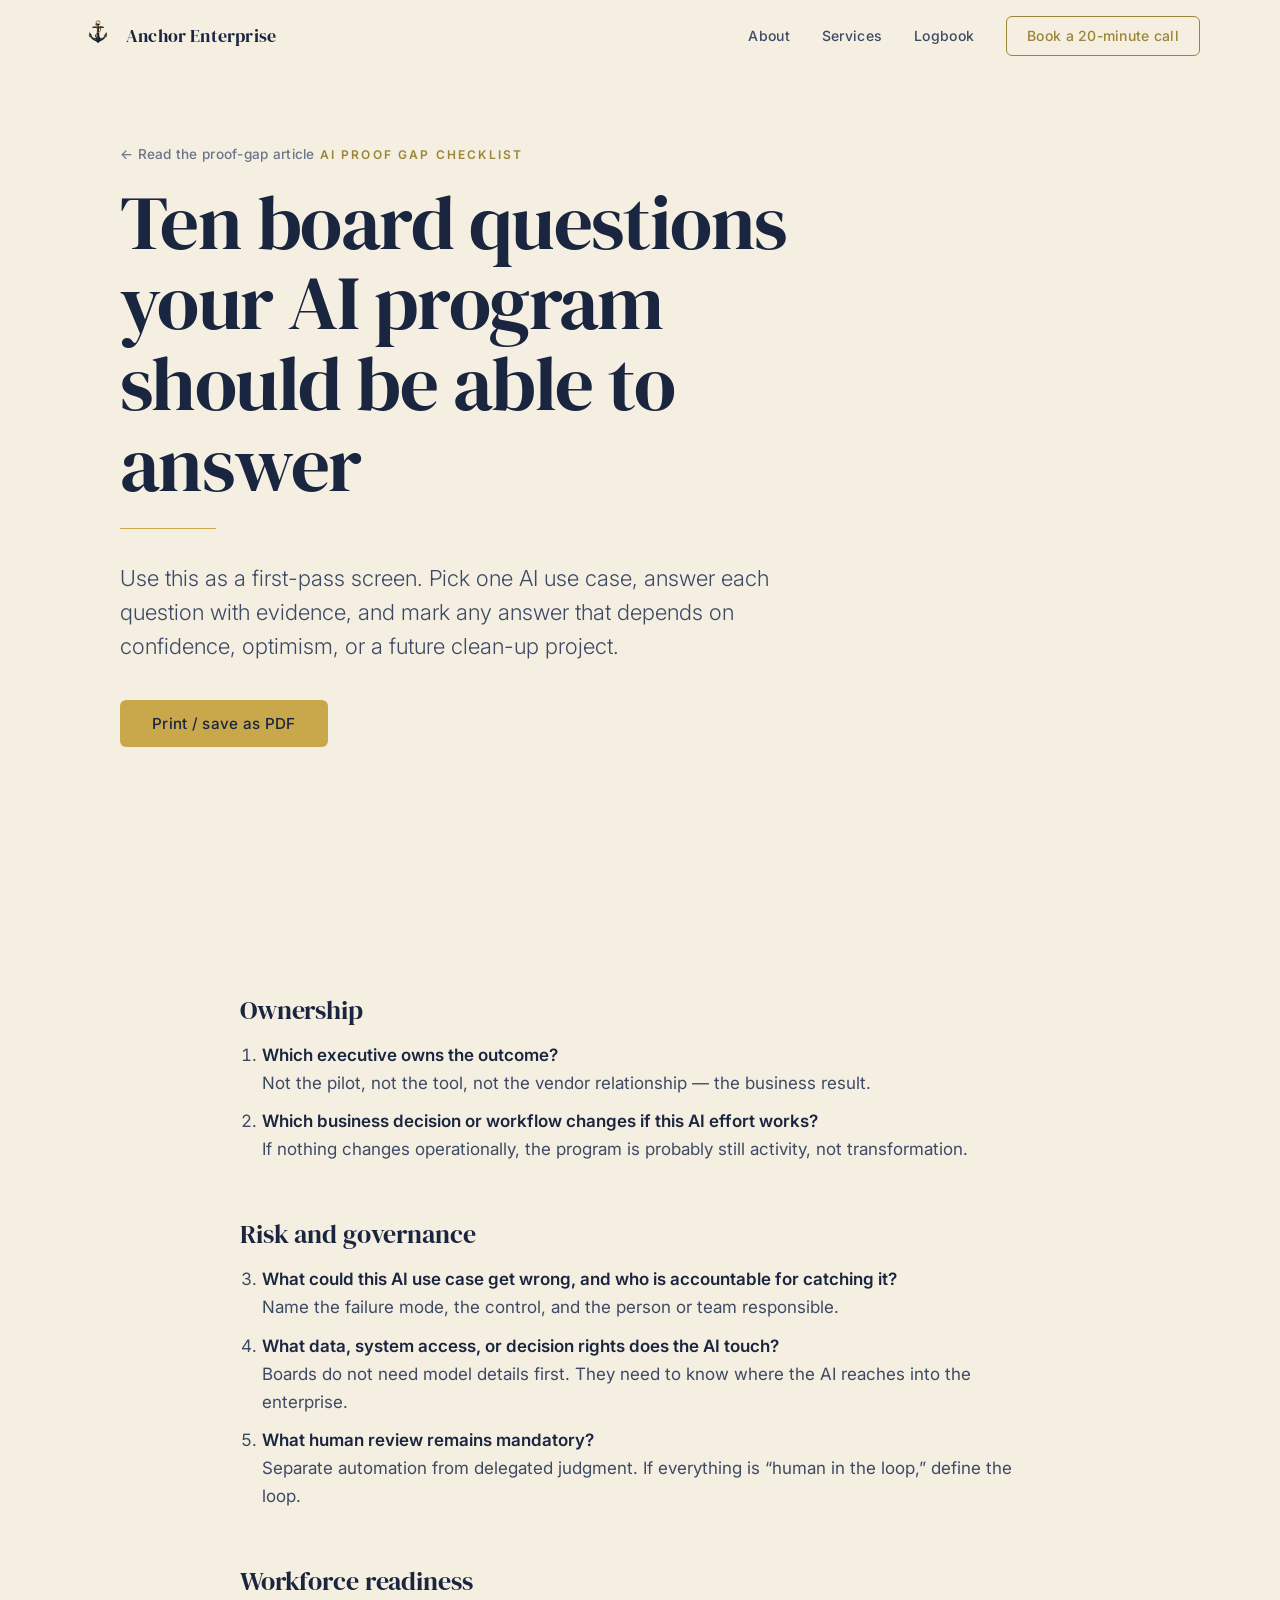
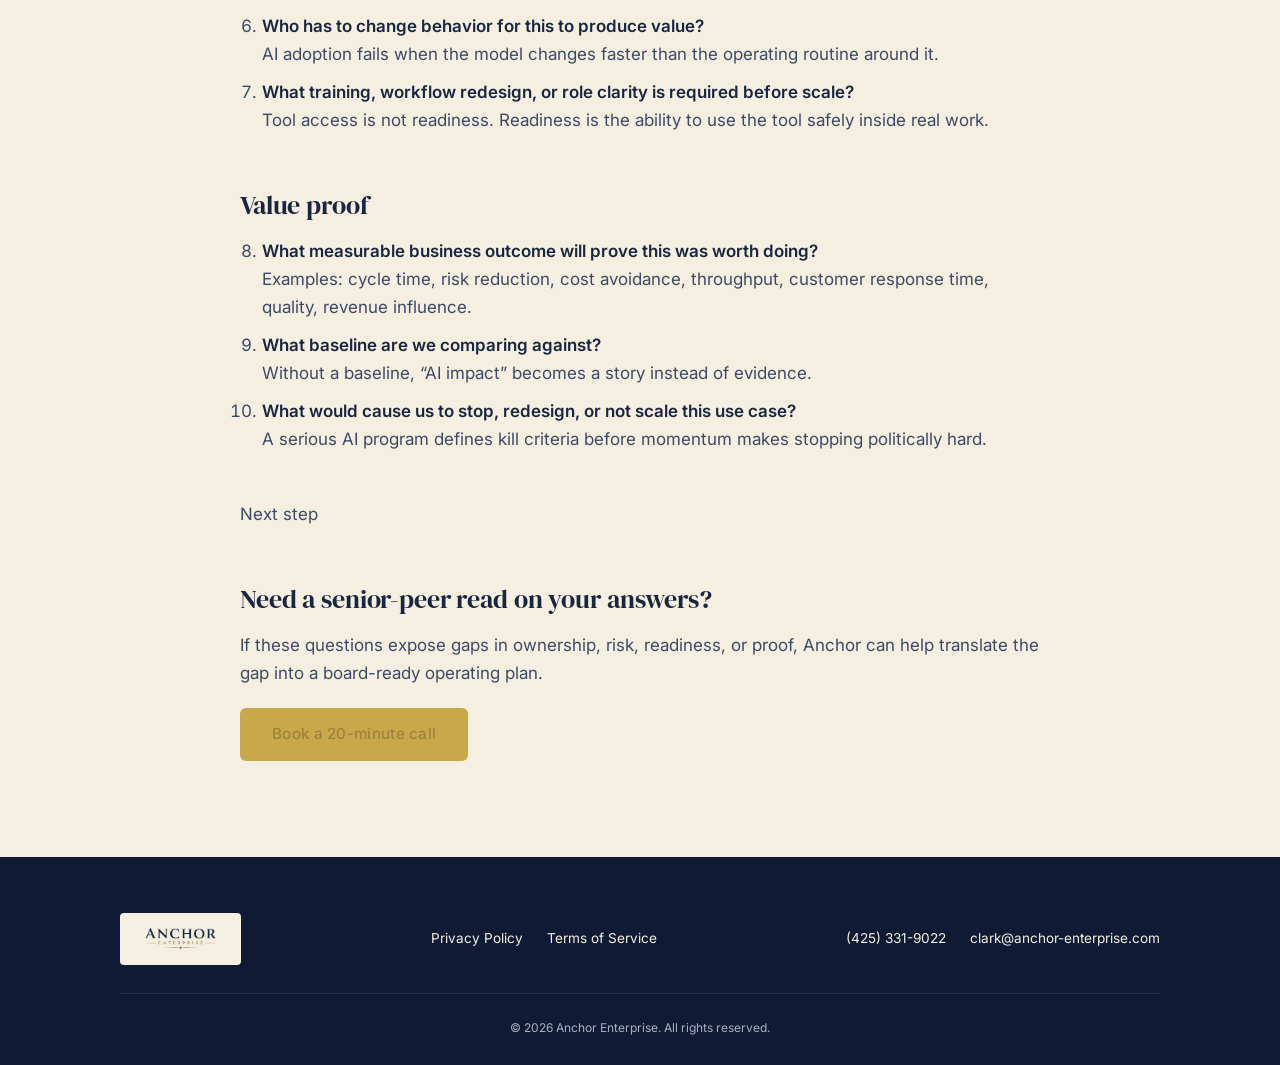
==== ai-proof-gap-checklist-download.html @ 643ade71 "fix: deliver proof gap checklist immediately" ====
<!DOCTYPE html>
<html lang="en">
<head>
    <meta charset="UTF-8">
    <meta name="viewport" content="width=device-width, initial-scale=1.0">
    <title>AI Proof Gap Checklist — Anchor Enterprise</title>
    <meta name="description" content="Ten board-level questions for testing whether an AI program can prove ownership, risk, readiness, and business value.">
    <meta name="robots" content="noindex, nofollow">
    <link rel="icon" type="image/png" href="assets/anchor-mark.png">
    <link rel="apple-touch-icon" href="assets/anchor-mark.png">
    <link rel="preconnect" href="https://fonts.googleapis.com">
    <link rel="preconnect" href="https://fonts.gstatic.com" crossorigin>
    <link href="https://fonts.googleapis.com/css2?family=DM+Serif+Display&family=Inter:wght@300;400;500;600&display=swap" rel="stylesheet">
    <link rel="stylesheet" href="styles.css">
    <!-- Google tag (gtag.js) -->
    <script async src="https://www.googletagmanager.com/gtag/js?id=G-DP552GE7VP"></script>
    <script>
      window.dataLayer = window.dataLayer || [];
      function gtag(){dataLayer.push(arguments);}
      gtag('js', new Date());
      gtag('config', 'G-DP552GE7VP');
    </script>
</head>
<body>
    <nav class="nav scrolled" id="nav">
        <div class="nav-inner">
            <a href="index.html" class="nav-logo" aria-label="Anchor Enterprise home">
                <img src="assets/anchor-mark.png" alt="" class="nav-logo-mark">
                <span class="nav-logo-text">Anchor Enterprise</span>
            </a>
            <div class="nav-links">
                <a href="index.html#about">About</a>
                <a href="index.html#services">Services</a>
                <a href="logbook.html">Logbook</a>
                <a href="https://calendar.app.google/hUtfPcRYZ8Zdm6JH6" target="_blank" rel="noopener" class="nav-cta" data-track-event="book_call_click" data-track-prop-cta="nav">Book a 20-minute call</a>
            </div>
        </div>
    </nav>

    <main class="lead-magnet-page">
        <section class="section lead-magnet-hero">
            <div class="container">
                <div class="lead-magnet-copy reveal visible" style="max-width: 880px;">
                    <a href="logbook/ai-proof-gap.html" class="back-link">&larr; Read the proof-gap article</a>
                    <span class="hero-eyebrow">AI Proof Gap Checklist</span>
                    <h1 class="hero-title">Ten board questions your AI program should be able to answer</h1>
                    <hr class="rule">
                    <p class="hero-sub">Use this as a first-pass screen. Pick one AI use case, answer each question with evidence, and mark any answer that depends on confidence, optimism, or a future clean-up project.</p>
                    <p><button class="btn btn-primary" onclick="window.print()" data-track-event="checklist_print_click" data-track-prop-form="ai-proof-gap-checklist">Print / save as PDF</button></p>
                </div>
            </div>
        </section>

        <section class="section">
            <div class="container article-body" style="max-width: 880px;">
                <h2>Ownership</h2>
                <ol>
                    <li><strong>Which executive owns the outcome?</strong><br>Not the pilot, not the tool, not the vendor relationship — the business result.</li>
                    <li><strong>Which business decision or workflow changes if this AI effort works?</strong><br>If nothing changes operationally, the program is probably still activity, not transformation.</li>
                </ol>

                <h2>Risk and governance</h2>
                <ol start="3">
                    <li><strong>What could this AI use case get wrong, and who is accountable for catching it?</strong><br>Name the failure mode, the control, and the person or team responsible.</li>
                    <li><strong>What data, system access, or decision rights does the AI touch?</strong><br>Boards do not need model details first. They need to know where the AI reaches into the enterprise.</li>
                    <li><strong>What human review remains mandatory?</strong><br>Separate automation from delegated judgment. If everything is “human in the loop,” define the loop.</li>
                </ol>

                <h2>Workforce readiness</h2>
                <ol start="6">
                    <li><strong>Who has to change behavior for this to produce value?</strong><br>AI adoption fails when the model changes faster than the operating routine around it.</li>
                    <li><strong>What training, workflow redesign, or role clarity is required before scale?</strong><br>Tool access is not readiness. Readiness is the ability to use the tool safely inside real work.</li>
                </ol>

                <h2>Value proof</h2>
                <ol start="8">
                    <li><strong>What measurable business outcome will prove this was worth doing?</strong><br>Examples: cycle time, risk reduction, cost avoidance, throughput, customer response time, quality, revenue influence.</li>
                    <li><strong>What baseline are we comparing against?</strong><br>Without a baseline, “AI impact” becomes a story instead of evidence.</li>
                    <li><strong>What would cause us to stop, redesign, or not scale this use case?</strong><br>A serious AI program defines kill criteria before momentum makes stopping politically hard.</li>
                </ol>

                <div class="cta-section" style="margin-top: 3rem;">
                    <span class="cta-eyebrow">Next step</span>
                    <h2>Need a senior-peer read on your answers?</h2>
                    <p>If these questions expose gaps in ownership, risk, readiness, or proof, Anchor can help translate the gap into a board-ready operating plan.</p>
                    <a href="https://calendar.app.google/hUtfPcRYZ8Zdm6JH6" target="_blank" rel="noopener" class="btn btn-primary" data-track-event="book_call_click" data-track-prop-cta="checklist_download">Book a 20-minute call</a>
                </div>
            </div>
        </section>
    </main>

    <footer class="footer">
        <div class="container">
            <div class="footer-inner">
                <div class="footer-brand">
                    <img src="assets/anchor-wordmark-tight.png" alt="Anchor Enterprise">
                </div>
                <div class="footer-links">
                    <a href="privacy.html">Privacy Policy</a>
                    <a href="terms.html">Terms of Service</a>
                </div>
                <div class="footer-contact">
                    <a href="tel:+142****9022" data-track-event="phone_click" data-track-prop-cta="footer">(425) 331-9022</a>
                    <a href="mailto:clark@anchor-enterprise.com" data-track-event="email_click" data-track-prop-cta="footer">clark@anchor-enterprise.com</a>
                </div>
            </div>
            <div class="footer-bottom">
                <p>&copy; 2026 Anchor Enterprise. All rights reserved.</p>
            </div>
        </div>
    </footer>

    <script src="main.js"></script>
</body>
</html>
---- styles.css ----
/* ============================================
   Anchor Enterprise — Styles  (cream-primary v2.0)
   Aligned with Style Guide v2.0 and Website.md
   ============================================ */

/* --- Design Tokens --- */
:root {
    /* Cream theme — primary */
    --bg-cream:      #f5efe1;
    --bg-cream-warm: #ede5d3;
    --bg-elevated:   #ffffff;
    --border:        #d9d0bc;
    --border-light:  #c8bea4;

    /* Text on cream */
    --text-primary:   #1a2540;
    --text-secondary: #3d4a66;
    --text-tertiary:  #6b7488;
    --text-inverse:   #f5efe1;

    /* Accent — warm gold */
    --accent:       #c9a84c;
    --accent-light: #dfc06e;
    --accent-dim:   #9a8538;
    --accent-glow:  rgba(201, 168, 76, 0.10);

    /* Navy zone — contained accents only */
    --navy-deep:    #0f1a35;
    --navy-primary: #1a2540;
    --text-on-navy:     #f5efe1;
    --text-on-navy-dim: #a8b0c2;
    --accent-on-navy:   #dfc06e;

    /* Typography */
    --font-heading: 'DM Serif Display', Georgia, serif;
    --font-body:    'Inter', -apple-system, BlinkMacSystemFont, 'Segoe UI', sans-serif;

    /* Layout */
    --container:   1120px;
    --section-pad: clamp(64px, 10vw, 96px);

    /* Motion */
    --ease-out: cubic-bezier(0.16, 1, 0.3, 1);
}

/* --- Reset & Base --- */
*, *::before, *::after {
    margin: 0;
    padding: 0;
    box-sizing: border-box;
}

html {
    scroll-behavior: smooth;
    -webkit-font-smoothing: antialiased;
    -moz-osx-font-smoothing: grayscale;
}

body {
    font-family: var(--font-body);
    font-weight: 400;
    font-size: 17px;
    line-height: 1.6;
    color: var(--text-secondary);
    background: var(--bg-cream);
    overflow-x: hidden;
}

::selection {
    background: var(--accent);
    color: var(--text-primary);
}

a {
    color: var(--text-primary);
    text-decoration: underline;
    text-decoration-thickness: 1px;
    text-underline-offset: 3px;
    transition: color 0.2s ease, text-decoration-color 0.2s ease;
}

a:hover {
    color: var(--accent);
    text-decoration-color: var(--accent);
}

img {
    max-width: 100%;
    display: block;
}

/* --- Container --- */
.container {
    max-width: var(--container);
    margin: 0 auto;
    padding: 0 clamp(20px, 5vw, 40px);
}

/* --- Typography --- */
h1, h2, h3, h4 {
    font-family: var(--font-heading);
    color: var(--text-primary);
    font-weight: 400;
    line-height: 1.15;
}

.section-title {
    font-size: clamp(2rem, 4vw, 2.5rem);
    margin-bottom: 1.5rem;
    letter-spacing: -0.01em;
}

.prose p {
    margin-bottom: 1.25rem;
    max-width: 600px;
}

.prose p.lead {
    font-size: 1.125rem;
    color: var(--text-primary);
    font-weight: 300;
    line-height: 1.65;
}

/* --- Gold ornamental rule --- */
.rule {
    width: 96px;
    height: 1px;
    background: var(--accent);
    border: 0;
    margin: 24px 0 32px;
}

/* --- Navigation --- */
.nav {
    position: fixed;
    top: 0;
    left: 0;
    right: 0;
    z-index: 1000;
    padding: 0 clamp(20px, 5vw, 40px);
    transition: background 0.3s ease, box-shadow 0.3s ease;
}

.nav.scrolled {
    background: rgba(245, 239, 225, 0.92);
    backdrop-filter: blur(20px);
    -webkit-backdrop-filter: blur(20px);
    box-shadow: 0 1px 0 var(--border);
}

.nav-inner {
    max-width: var(--container);
    margin: 0 auto;
    display: flex;
    align-items: center;
    justify-content: space-between;
    height: 72px;
}

.nav-logo {
    display: flex;
    align-items: center;
    gap: 10px;
    color: var(--text-primary);
    text-decoration: none;
}

.nav-logo:hover {
    color: var(--text-primary);
    text-decoration: none;
}

.nav-logo-mark {
    height: 36px;
    width: auto;
}

.nav-logo-text {
    font-family: var(--font-heading);
    font-size: 1.15rem;
    color: var(--text-primary);
    line-height: 1;
    letter-spacing: 0.01em;
}

.nav-links {
    display: flex;
    align-items: center;
    gap: 32px;
}

.nav-links a {
    color: var(--text-secondary);
    text-decoration: none;
    font-size: 14px;
    font-weight: 500;
    letter-spacing: 0.02em;
    transition: color 0.2s ease;
}

.nav-links a:hover {
    color: var(--text-primary);
}

.nav-links .nav-cta {
    color: var(--accent-dim);
    border: 1px solid var(--accent-dim);
    padding: 8px 20px;
    border-radius: 6px;
    transition: all 0.2s ease;
}

.nav-links .nav-cta:hover {
    background: var(--accent-glow);
    border-color: var(--accent);
    color: var(--accent-dim);
}

/* Mobile Toggle */
.mobile-toggle {
    display: none;
    flex-direction: column;
    gap: 6px;
    background: none;
    border: none;
    cursor: pointer;
    padding: 8px;
}

.mobile-toggle span {
    width: 24px;
    height: 2px;
    background: var(--text-secondary);
    transition: all 0.3s ease;
}

.mobile-menu {
    display: none;
    position: fixed;
    top: 72px;
    left: 0;
    right: 0;
    background: rgba(245, 239, 225, 0.98);
    backdrop-filter: blur(20px);
    padding: 20px clamp(20px, 5vw, 40px);
    z-index: 999;
    flex-direction: column;
    gap: 16px;
    border-bottom: 1px solid var(--border);
}

.mobile-menu a {
    color: var(--text-secondary);
    text-decoration: none;
    font-size: 1rem;
    padding: 8px 0;
}

.mobile-menu.open {
    display: flex;
}

/* --- Hero --- */
.hero {
    min-height: 88vh;
    display: flex;
    align-items: center;
    justify-content: flex-start;
    position: relative;
    padding: 140px clamp(20px, 5vw, 40px) 96px;
    background: var(--bg-cream);
}

.hero-content {
    max-width: var(--container);
    width: 100%;
    margin: 0 auto;
}

.hero-eyebrow {
    font-size: 12px;
    font-weight: 600;
    letter-spacing: 0.18em;
    text-transform: uppercase;
    color: var(--accent-dim);
    margin-bottom: 24px;
}

.hero-title {
    font-size: clamp(3.5rem, 7vw, 5.5rem);
    line-height: 1.05;
    margin-bottom: 0;
    letter-spacing: -0.02em;
    color: var(--text-primary);
    max-width: 900px;
}

.hero-title .highlight {
    color: var(--accent);
}

.hero-sub {
    font-size: clamp(1.05rem, 1.8vw, 1.375rem);
    max-width: 720px;
    line-height: 1.55;
    margin-bottom: 36px;
    font-weight: 300;
    color: var(--text-secondary);
}

.hero-cta {
    display: flex;
    gap: 16px;
    flex-wrap: wrap;
}

/* --- Buttons --- */
.btn {
    display: inline-block;
    font-family: var(--font-body);
    font-weight: 500;
    font-size: 0.95rem;
    letter-spacing: 0.02em;
    border: none;
    cursor: pointer;
    transition: all 0.25s var(--ease-out);
    border-radius: 6px;
    text-decoration: none;
}

.btn-primary {
    background: var(--accent);
    color: var(--text-primary);
    padding: 14px 32px;
}

.btn-primary:hover {
    background: var(--accent-light);
    color: var(--text-primary);
    transform: translateY(-1px);
    box-shadow: 0 4px 14px rgba(201, 168, 76, 0.25);
    text-decoration: none;
}

.btn-outline {
    color: var(--accent-dim);
    border: 1px solid var(--accent-dim);
    padding: 13px 24px;
    background: transparent;
}

.btn-outline:hover {
    background: var(--accent-glow);
    border-color: var(--accent);
    color: var(--accent-dim);
    text-decoration: none;
}

.btn-large {
    padding: 18px 44px;
    font-size: 1.05rem;
}

/* --- Sections --- */
.section {
    padding: var(--section-pad) 0;
}

.section-problem  { background: var(--bg-cream);      border-top: 1px solid var(--border); }
.section-solution { background: var(--bg-cream-warm); }
.section-about    { background: var(--bg-cream);      border-top: 1px solid var(--border); }
.section-services { background: var(--bg-cream-warm); }
.section-contact  { background: var(--bg-cream);      border-top: 1px solid var(--border); }

/* Service detail page sections */
.section-framework    { background: var(--bg-cream);      border-top: 1px solid var(--border); }
.section-deliverables { background: var(--bg-cream-warm); }
.section-tiers        { background: var(--bg-cream);      border-top: 1px solid var(--border); }
.section-process      { background: var(--bg-cream-warm); }

/* --- Split Layout --- */
.split {
    display: grid;
    grid-template-columns: 200px 1fr;
    gap: 60px;
    align-items: start;
}

.split-label {
    display: flex;
    flex-direction: column;
    gap: 8px;
    position: sticky;
    top: 100px;
}

.section-number {
    font-family: var(--font-heading);
    font-size: 2.5rem;
    color: var(--accent-dim);
    line-height: 1;
}

.section-label {
    font-size: 0.75rem;
    font-weight: 600;
    letter-spacing: 0.15em;
    text-transform: uppercase;
    color: var(--text-tertiary);
}

/* --- Features --- */
.features {
    display: flex;
    flex-direction: column;
    gap: 28px;
    margin-top: 40px;
}

.feature {
    display: flex;
    gap: 20px;
    align-items: flex-start;
}

.feature-marker {
    width: 3px;
    min-height: 48px;
    background: var(--accent-dim);
    border-radius: 2px;
    margin-top: 4px;
    flex-shrink: 0;
}

.feature h3 {
    font-family: var(--font-body);
    font-size: 1rem;
    font-weight: 600;
    margin-bottom: 6px;
    color: var(--text-primary);
}

.feature p {
    font-size: 0.95rem;
    color: var(--text-secondary);
    max-width: 520px;
}

/* --- Services grid (homepage) --- */
.section-lead {
    font-size: 1.0625rem;
    color: var(--text-secondary);
    max-width: 640px;
    margin-bottom: 32px;
    line-height: 1.6;
}

.services-grid {
    display: grid;
    grid-template-columns: repeat(2, 1fr);
    gap: 24px;
    margin-top: 16px;
}

.service-card {
    display: flex;
    flex-direction: column;
    gap: 10px;
    padding: 32px;
    background: var(--bg-elevated);
    border: 1px solid var(--border);
    border-radius: 10px;
    text-decoration: none;
    color: var(--text-secondary);
    transition: border-color 0.3s ease, box-shadow 0.3s ease, transform 0.3s ease;
}

.service-card:hover {
    border-color: var(--border-light);
    box-shadow: 0 4px 16px rgba(26, 37, 64, 0.06);
    transform: translateY(-1px);
    text-decoration: none;
    color: var(--text-secondary);
}

.service-card--featured {
    border-left: 3px solid var(--accent-dim);
}

.service-card--featured:hover {
    border-left-color: var(--accent);
}

.service-eyebrow {
    font-size: 0.7rem;
    font-weight: 600;
    letter-spacing: 0.15em;
    text-transform: uppercase;
    color: var(--accent-dim);
}

.service-price {
    font-family: var(--font-heading);
    font-size: 1.25rem;
    color: var(--accent);
    line-height: 1;
}

.service-card h3 {
    font-family: var(--font-heading);
    font-size: 1.35rem;
    font-weight: 400;
    color: var(--text-primary);
    line-height: 1.2;
    margin: 0;
}

.service-card p {
    font-size: 0.95rem;
    line-height: 1.6;
    color: var(--text-secondary);
    margin: 0;
}

.service-link {
    margin-top: auto;
    padding-top: 8px;
    color: var(--accent-dim);
    font-size: 0.9rem;
    font-weight: 500;
    letter-spacing: 0.02em;
}

.service-card:hover .service-link {
    color: var(--accent);
}

.services-footnote {
    margin-top: 32px;
    font-size: 0.92rem;
    color: var(--text-tertiary);
    max-width: 640px;
    line-height: 1.6;
}

/* --- Service-detail page: Pillars / Deliverables / Tiers / Process --- */
.pillars {
    display: grid;
    grid-template-columns: repeat(2, 1fr);
    gap: 20px;
    margin-top: 32px;
}

.pillar {
    padding: 28px;
    background: var(--bg-elevated);
    border: 1px solid var(--border);
    border-radius: 10px;
    transition: border-color 0.3s ease, box-shadow 0.3s ease;
}

.pillar:hover {
    border-color: var(--border-light);
    box-shadow: 0 4px 16px rgba(26, 37, 64, 0.06);
}

.pillar-number {
    font-family: var(--font-heading);
    font-size: 1.4rem;
    color: var(--accent-dim);
    line-height: 1;
    margin-bottom: 10px;
    display: block;
}

.pillar h3 {
    font-family: var(--font-body);
    font-size: 1.05rem;
    font-weight: 600;
    color: var(--text-primary);
    margin-bottom: 8px;
}

.pillar p {
    font-size: 0.92rem;
    line-height: 1.6;
    color: var(--text-secondary);
}

.deliverables-grid {
    display: grid;
    grid-template-columns: repeat(3, 1fr);
    gap: 20px;
    margin-top: 32px;
}

.deliverable {
    padding: 28px;
    background: var(--bg-elevated);
    border: 1px solid var(--border);
    border-radius: 10px;
    border-left: 3px solid var(--accent-dim);
    transition: border-color 0.3s ease, box-shadow 0.3s ease;
}

.deliverable:hover {
    border-color: var(--border-light);
    border-left-color: var(--accent);
    box-shadow: 0 4px 16px rgba(26, 37, 64, 0.06);
}

.deliverable-eyebrow {
    font-size: 0.7rem;
    font-weight: 600;
    letter-spacing: 0.15em;
    text-transform: uppercase;
    color: var(--accent-dim);
    margin-bottom: 10px;
    display: block;
}

.deliverable h3 {
    font-family: var(--font-heading);
    font-size: 1.2rem;
    font-weight: 400;
    color: var(--text-primary);
    margin-bottom: 10px;
}

.deliverable p {
    font-size: 0.92rem;
    line-height: 1.6;
    color: var(--text-secondary);
}

.tiers-grid {
    display: grid;
    grid-template-columns: repeat(auto-fit, minmax(220px, 1fr));
    gap: 20px;
    margin-top: 32px;
}

.tier {
    padding: 28px;
    background: var(--bg-elevated);
    border: 1px solid var(--border);
    border-radius: 10px;
    display: flex;
    flex-direction: column;
    gap: 12px;
    transition: border-color 0.3s ease, box-shadow 0.3s ease;
}

.tier:hover {
    border-color: var(--border-light);
    box-shadow: 0 4px 16px rgba(26, 37, 64, 0.06);
}

.tier-name {
    font-family: var(--font-heading);
    font-size: 1.2rem;
    color: var(--text-primary);
    line-height: 1.2;
}

.tier-price {
    font-family: var(--font-heading);
    font-size: 1.6rem;
    color: var(--accent);
    line-height: 1;
}

.tier-meta {
    font-size: 0.75rem;
    color: var(--text-tertiary);
    font-weight: 600;
    letter-spacing: 0.1em;
    text-transform: uppercase;
}

.tier-includes {
    font-size: 0.92rem;
    color: var(--text-secondary);
    line-height: 1.55;
}

.process-list {
    margin-top: 32px;
    display: flex;
    flex-direction: column;
    gap: 8px;
}

.process-step {
    display: grid;
    grid-template-columns: 140px 1fr;
    gap: 24px;
    padding: 20px 0;
    border-bottom: 1px solid var(--border);
}

.process-step:last-child {
    border-bottom: 0;
}

.process-when {
    font-family: var(--font-body);
    font-size: 0.75rem;
    font-weight: 600;
    letter-spacing: 0.12em;
    text-transform: uppercase;
    color: var(--accent-dim);
    padding-top: 4px;
}

.process-what h3 {
    font-family: var(--font-body);
    font-size: 1rem;
    font-weight: 600;
    color: var(--text-primary);
    margin-bottom: 6px;
}

.process-what p {
    font-size: 0.95rem;
    line-height: 1.6;
    color: var(--text-secondary);
    max-width: 640px;
}

/* Subpage hero — smaller than homepage */
.hero--subpage {
    min-height: 60vh;
    padding: 140px clamp(20px, 5vw, 40px) 64px;
}

.hero--subpage .hero-title {
    font-size: clamp(2.5rem, 5vw, 3.75rem);
}

.back-link {
    display: inline-block;
    font-size: 0.85rem;
    font-weight: 500;
    color: var(--text-tertiary);
    text-decoration: none;
    margin-bottom: 16px;
    letter-spacing: 0.02em;
}

.back-link:hover {
    color: var(--accent);
    text-decoration: none;
}

/* --- About Photo --- */
.about-photo {
    margin-bottom: 2rem;
}

.headshot {
    width: 160px;
    height: 160px;
    border-radius: 50%;
    object-fit: cover;
    object-position: center top;
    border: 2px solid var(--border);
}

/* --- Credentials --- */
.credentials {
    display: grid;
    grid-template-columns: repeat(3, 1fr);
    gap: 32px;
    margin-top: 48px;
    padding-top: 40px;
    border-top: 1px solid var(--border);
}

.credential {
    display: flex;
    flex-direction: column;
    gap: 6px;
}

.credential-number {
    font-family: var(--font-heading);
    font-size: 1.8rem;
    color: var(--accent);
    line-height: 1;
}

.credential-label {
    font-size: 0.8rem;
    color: var(--text-tertiary);
    font-weight: 500;
    letter-spacing: 0.02em;
    line-height: 1.4;
}

/* --- Contact --- */
.contact-block {
    max-width: 720px;
    margin: 0 auto;
    text-align: center;
}

.contact-header {
    margin-bottom: 48px;
}

.contact-header .section-title {
    margin-bottom: 16px;
}

.contact-header .rule {
    margin: 24px auto 0;
}

.contact-sub {
    font-size: 1.05rem;
    max-width: 580px;
    margin: 0 auto;
    font-weight: 300;
    color: var(--text-secondary);
}

.contact-methods {
    display: flex;
    gap: 24px;
    justify-content: center;
    margin-bottom: 40px;
    flex-wrap: wrap;
}

.contact-method {
    display: flex;
    flex-direction: column;
    gap: 4px;
    padding: 24px 36px;
    background: var(--bg-elevated);
    border: 1px solid var(--border);
    border-radius: 10px;
    transition: all 0.3s ease;
    text-align: center;
    text-decoration: none;
}

.contact-method:hover {
    border-color: var(--accent-dim);
    background: var(--accent-glow);
    text-decoration: none;
}

.contact-label {
    font-size: 0.7rem;
    font-weight: 600;
    letter-spacing: 0.15em;
    text-transform: uppercase;
    color: var(--text-tertiary);
}

.contact-value {
    font-size: 1.05rem;
    color: var(--text-primary);
    font-weight: 500;
}

/* --- Footer (navy zone) --- */
.footer {
    background: var(--navy-deep);
    color: var(--text-on-navy);
    padding: 56px 0 28px;
}

.footer a {
    color: var(--text-on-navy);
    text-decoration: none;
}

.footer a:hover {
    color: var(--text-on-navy-dim);
    text-decoration: none;
}

.footer-inner {
    display: flex;
    justify-content: space-between;
    align-items: center;
    padding-bottom: 28px;
    border-bottom: 1px solid rgba(245, 239, 225, 0.10);
    margin-bottom: 24px;
    flex-wrap: wrap;
    gap: 24px;
}

.footer-brand {
    display: inline-block;
    background: var(--bg-cream);
    padding: 12px 22px;
    border-radius: 4px;
    line-height: 0;
}

.footer-brand img {
    display: block;
    height: 28px;
    width: auto;
}

.footer-links,
.footer-contact {
    display: flex;
    gap: 24px;
}

.footer-links a,
.footer-contact a {
    font-size: 0.85rem;
    color: var(--text-on-navy);
}

.footer-links a:hover,
.footer-contact a:hover {
    color: var(--text-on-navy-dim);
}

.footer-bottom p {
    font-size: 12px;
    color: var(--text-on-navy-dim);
    text-align: center;
}

/* --- Reveal Animations --- */
.reveal {
    opacity: 0;
    transform: translateY(24px);
    transition: opacity 0.7s var(--ease-out), transform 0.7s var(--ease-out);
}

.reveal.visible {
    opacity: 1;
    transform: translateY(0);
}

.reveal:nth-child(2) { transition-delay: 0.1s; }
.reveal:nth-child(3) { transition-delay: 0.2s; }
.reveal:nth-child(4) { transition-delay: 0.3s; }

/* --- Reduced motion --- */
@media (prefers-reduced-motion: reduce) {
    *, *::before, *::after {
        animation-duration: 0.01ms !important;
        animation-iteration-count: 1 !important;
        transition-duration: 0.01ms !important;
        scroll-behavior: auto !important;
    }
    .reveal {
        opacity: 1;
        transform: none;
    }
}

/* --- Active nav state --- */
.nav-links a[aria-current="page"] {
    color: var(--text-primary);
}

.nav-links a[aria-current="page"]::after {
    content: '';
    display: block;
    width: 100%;
    height: 1px;
    background: var(--accent);
    margin-top: 4px;
}

/* ============================================
   The Logbook — hub
   ============================================ */

/* Filter strip section — slim, blends with hero */
.section-logbook-filter {
    background: var(--bg-cream);
    padding: 16px 0 0;
}

.logbook-filter {
    display: flex;
    flex-direction: column;
    gap: 12px;
    padding: 32px 0 24px;
    border-top: 1px solid var(--border);
}

.logbook-filter-label {
    font-size: 0.7rem;
    font-weight: 600;
    letter-spacing: 0.15em;
    text-transform: uppercase;
    color: var(--text-tertiary);
}

.logbook-filter-chips {
    display: flex;
    flex-wrap: wrap;
    gap: 8px;
}

.chip {
    display: inline-flex;
    align-items: center;
    gap: 8px;
    padding: 8px 16px;
    font-family: var(--font-body);
    font-size: 0.85rem;
    font-weight: 500;
    color: var(--text-secondary);
    background: var(--bg-elevated);
    border: 1px solid var(--border);
    border-radius: 999px;
    cursor: pointer;
    transition: all 0.2s ease;
    line-height: 1;
}

.chip:hover {
    border-color: var(--accent-dim);
    color: var(--text-primary);
}

.chip.is-active {
    background: var(--text-primary);
    color: var(--text-inverse);
    border-color: var(--text-primary);
}

.chip.is-active .chip-num {
    color: var(--accent-light);
}

.chip-num {
    font-family: var(--font-heading);
    font-size: 0.95rem;
    color: var(--accent-dim);
    line-height: 1;
}

/* Entries grid */
.section-logbook-entries {
    background: var(--bg-cream);
    padding-top: 32px;
}

.entries-grid {
    display: grid;
    grid-template-columns: repeat(2, 1fr);
    gap: 24px;
}

.entry-card {
    display: flex;
    flex-direction: column;
    gap: 14px;
    padding: 32px;
    background: var(--bg-elevated);
    border: 1px solid var(--border);
    border-left: 3px solid var(--accent-dim);
    border-radius: 10px;
    text-decoration: none;
    color: var(--text-secondary);
    transition: border-color 0.3s ease, box-shadow 0.3s ease, transform 0.3s ease;
}

.entry-card:hover {
    border-color: var(--border-light);
    border-left-color: var(--accent);
    box-shadow: 0 4px 16px rgba(26, 37, 64, 0.06);
    transform: translateY(-1px);
    text-decoration: none;
    color: var(--text-secondary);
}

.entry-card-meta {
    display: flex;
    flex-wrap: wrap;
    align-items: center;
    gap: 8px 16px;
    font-size: 0.7rem;
    font-weight: 600;
    letter-spacing: 0.15em;
    text-transform: uppercase;
}

.entry-card-num {
    font-family: var(--font-heading);
    font-size: 0.95rem;
    font-weight: 400;
    color: var(--accent-dim);
    letter-spacing: 0.05em;
    text-transform: none;
}

.entry-card-pillar {
    display: inline-flex;
    align-items: center;
    gap: 6px;
    color: var(--text-tertiary);
}

.entry-card-pillar-num {
    color: var(--accent-dim);
}

.entry-card-title {
    font-family: var(--font-heading);
    font-size: 1.5rem;
    font-weight: 400;
    color: var(--text-primary);
    line-height: 1.2;
    margin: 0;
}

.entry-card:hover .entry-card-title {
    color: var(--text-primary);
}

.entry-card-dek {
    font-size: 0.95rem;
    line-height: 1.55;
    color: var(--text-secondary);
    margin: 0;
}

.entry-card-foot {
    margin-top: auto;
    padding-top: 8px;
    display: flex;
    align-items: center;
    gap: 8px;
    font-size: 0.85rem;
    color: var(--text-tertiary);
}

.entry-card-arrow {
    margin-left: auto;
    color: var(--accent-dim);
    font-size: 1rem;
    transition: transform 0.2s ease, color 0.2s ease;
}

.entry-card:hover .entry-card-arrow {
    color: var(--accent);
    transform: translateX(2px);
}

.entry-card-dot {
    color: var(--text-tertiary);
}

/* Empty state */
.entries-empty {
    grid-column: 1 / -1;
    padding: 48px;
    background: var(--bg-elevated);
    border: 1px dashed var(--border-light);
    border-radius: 10px;
    text-align: center;
    max-width: 640px;
    margin: 0 auto;
}

.entries-empty-rule {
    width: 48px;
    height: 1px;
    background: var(--accent);
    margin: 0 auto 24px;
}

.entries-empty-eyebrow {
    font-family: var(--font-heading);
    font-size: 1rem;
    color: var(--accent-dim);
    margin-bottom: 8px;
}

.entries-empty-title {
    font-family: var(--font-heading);
    font-size: 1.6rem;
    font-weight: 400;
    color: var(--text-primary);
    line-height: 1.2;
    margin-bottom: 12px;
}

.entries-empty-body {
    font-size: 0.95rem;
    line-height: 1.6;
    color: var(--text-secondary);
    margin-bottom: 24px;
    max-width: 480px;
    margin-left: auto;
    margin-right: auto;
}

/* No-results (filter) */
.entries-no-results {
    text-align: center;
    padding: 48px 0;
    color: var(--text-tertiary);
    font-size: 0.95rem;
}

/* CTA section */
.section-logbook-cta {
    background: var(--bg-cream-warm);
}

.logbook-cta {
    display: grid;
    grid-template-columns: 1fr auto;
    gap: 48px;
    align-items: center;
    padding: 48px;
    background: var(--bg-elevated);
    border: 1px solid var(--border);
    border-radius: 12px;
}

.logbook-cta-eyebrow {
    display: block;
    font-size: 0.7rem;
    font-weight: 600;
    letter-spacing: 0.15em;
    text-transform: uppercase;
    color: var(--accent-dim);
    margin-bottom: 16px;
}

.logbook-cta .section-title {
    font-size: clamp(1.6rem, 3vw, 2rem);
    margin-bottom: 12px;
}

.logbook-cta p {
    font-size: 1rem;
    line-height: 1.6;
    color: var(--text-secondary);
    max-width: 520px;
    margin: 0;
}

.logbook-cta-actions {
    display: flex;
    flex-direction: column;
    gap: 12px;
    flex-shrink: 0;
}

.logbook-cta-actions .btn {
    text-align: center;
    white-space: nowrap;
}

/* Logbook responsive */
@media (max-width: 900px) {
    .entries-grid {
        grid-template-columns: 1fr;
    }

    .logbook-cta {
        grid-template-columns: 1fr;
        padding: 32px;
        gap: 24px;
    }

    .logbook-cta-actions {
        flex-direction: row;
        flex-wrap: wrap;
    }
}

@media (max-width: 640px) {
    .logbook-filter-chips {
        gap: 6px;
    }

    .chip {
        padding: 7px 12px;
        font-size: 0.8rem;
    }

    .entry-card {
        padding: 24px;
    }

    .entry-card-title {
        font-size: 1.3rem;
    }

    .entries-empty {
        padding: 32px 24px;
    }
}

/* --- Legal Pages --- */
.legal-page {
    padding-top: 120px;
    padding-bottom: var(--section-pad);
    background: var(--bg-cream);
    min-height: 100vh;
}

.legal-page .container {
    max-width: 760px;
}

.legal-page h1 {
    font-size: clamp(2rem, 4vw, 2.5rem);
    margin-bottom: 8px;
}

.legal-page .legal-updated {
    font-size: 0.85rem;
    color: var(--text-tertiary);
    margin-bottom: 48px;
}

.legal-page h2 {
    font-size: 1.4rem;
    margin-top: 40px;
    margin-bottom: 12px;
    color: var(--text-primary);
}

.legal-page h3 {
    font-family: var(--font-body);
    font-size: 1rem;
    font-weight: 600;
    margin-top: 24px;
    margin-bottom: 8px;
    color: var(--text-primary);
}

.legal-page p {
    margin-bottom: 12px;
    max-width: none;
    color: var(--text-secondary);
}

.legal-page ul, .legal-page ol {
    margin-bottom: 12px;
    padding-left: 24px;
    color: var(--text-secondary);
}

.legal-page li {
    margin-bottom: 6px;
}

.legal-page strong {
    color: var(--text-primary);
}

/* --- Logbook article (long-form entry) --- */
.article-page {
    padding-top: 64px;
    padding-bottom: var(--section-pad);
    background: var(--bg-cream);
}

.article-page .container {
    max-width: 720px;
}

.article-meta {
    display: flex;
    flex-wrap: wrap;
    gap: 12px 16px;
    align-items: center;
    margin-bottom: 32px;
    font-size: 0.85rem;
    color: var(--text-tertiary);
    letter-spacing: 0.02em;
}

.article-meta .meta-pillar {
    color: var(--text-primary);
    font-weight: 500;
}

.article-meta .meta-pillar-num {
    color: var(--accent);
    font-weight: 600;
    margin-right: 6px;
}

.article-meta .meta-dot {
    color: var(--text-tertiary);
    opacity: 0.6;
}

.article-body p {
    font-size: 1.0625rem;
    line-height: 1.7;
    margin-bottom: 1.25rem;
    color: var(--text-secondary);
    max-width: none;
}

.article-body p.lead {
    font-size: 1.25rem;
    line-height: 1.55;
    color: var(--text-primary);
    font-weight: 300;
    margin-bottom: 2rem;
}

.article-body h2 {
    font-size: 1.65rem;
    margin-top: 56px;
    margin-bottom: 16px;
    color: var(--text-primary);
    letter-spacing: -0.005em;
}

.article-body h3 {
    font-family: var(--font-body);
    font-size: 1.05rem;
    font-weight: 600;
    margin-top: 32px;
    margin-bottom: 10px;
    color: var(--text-primary);
    letter-spacing: 0.01em;
}

.article-body ul, .article-body ol {
    margin: 0 0 1.5rem 0;
    padding-left: 22px;
    color: var(--text-secondary);
}

.article-body li {
    font-size: 1.0625rem;
    line-height: 1.65;
    margin-bottom: 10px;
}

.article-body strong {
    color: var(--text-primary);
    font-weight: 600;
}

.article-body a {
    color: var(--accent-dim);
    text-decoration-color: var(--accent);
}

.article-body hr.section-rule {
    width: 96px;
    height: 1px;
    background: var(--accent);
    border: 0;
    margin: 56px 0 32px;
}

.article-table-wrap {
    overflow-x: auto;
    margin: 28px 0 32px;
    border: 1px solid var(--border, rgba(26, 37, 64, 0.12));
    border-radius: 4px;
    background: var(--bg-cream-warm);
}

.article-table {
    width: 100%;
    border-collapse: collapse;
    font-size: 0.92rem;
}

.article-table th,
.article-table td {
    text-align: left;
    padding: 12px 14px;
    vertical-align: top;
    border-bottom: 1px solid rgba(26, 37, 64, 0.08);
}

.article-table th {
    font-family: var(--font-body);
    font-weight: 600;
    color: var(--text-primary);
    background: rgba(26, 37, 64, 0.04);
    letter-spacing: 0.01em;
}

.article-table tr:last-child td {
    border-bottom: 0;
}

.article-sources {
    margin-top: 64px;
    padding-top: 32px;
    border-top: 1px solid rgba(26, 37, 64, 0.12);
}

.article-sources h2 {
    font-size: 1.1rem;
    font-family: var(--font-body);
    font-weight: 600;
    letter-spacing: 0.04em;
    text-transform: uppercase;
    color: var(--text-tertiary);
    margin-top: 0;
    margin-bottom: 20px;
}

.article-sources ol {
    list-style: none;
    padding-left: 0;
    counter-reset: src;
}

.article-sources li {
    position: relative;
    padding-left: 32px;
    font-size: 0.9rem;
    line-height: 1.55;
    margin-bottom: 14px;
    counter-increment: src;
    color: var(--text-tertiary);
}

.article-sources li::before {
    content: counter(src, decimal-leading-zero);
    position: absolute;
    left: 0;
    top: 0;
    color: var(--accent);
    font-weight: 600;
    font-size: 0.8rem;
    letter-spacing: 0.04em;
}

.article-sources a {
    color: var(--text-secondary);
    word-break: break-word;
}

.article-footer-cta {
    margin-top: 64px;
    padding: 32px;
    background: var(--bg-cream-warm);
    border-left: 3px solid var(--accent);
    border-radius: 2px;
}

.article-footer-cta .cta-eyebrow {
    font-size: 0.78rem;
    text-transform: uppercase;
    letter-spacing: 0.12em;
    color: var(--accent-dim);
    margin-bottom: 10px;
    display: block;
}

.article-footer-cta h3 {
    font-family: var(--font-heading);
    font-size: 1.5rem;
    margin: 0 0 12px;
    color: var(--text-primary);
}

.article-footer-cta p {
    color: var(--text-secondary);
    margin-bottom: 20px;
    font-size: 1rem;
    line-height: 1.6;
}

.article-footer-cta .cta-actions {
    display: flex;
    gap: 12px;
    flex-wrap: wrap;
}

@media (max-width: 700px) {
    .article-body h2 {
        font-size: 1.4rem;
        margin-top: 44px;
    }
    .article-body p,
    .article-body li {
        font-size: 1rem;
    }
    .article-body p.lead {
        font-size: 1.125rem;
    }
    .article-footer-cta {
        padding: 24px;
    }
}

/* --- Responsive --- */
@media (max-width: 900px) {
    .split {
        grid-template-columns: 1fr;
        gap: 24px;
    }

    .split-label {
        position: static;
        flex-direction: row;
        align-items: center;
        gap: 16px;
    }

    .section-number {
        font-size: 1.5rem;
    }

    .credentials {
        grid-template-columns: 1fr;
        gap: 20px;
    }

    .services-grid,
    .pillars,
    .deliverables-grid {
        grid-template-columns: 1fr;
    }

    .process-step {
        grid-template-columns: 1fr;
        gap: 8px;
    }

    .contact-methods {
        flex-direction: column;
        align-items: center;
    }

    .contact-method {
        width: 100%;
        max-width: 320px;
    }

    .footer-inner {
        flex-direction: column;
        text-align: center;
    }

    .footer-contact {
        flex-direction: column;
        gap: 8px;
    }
}

@media (max-width: 640px) {
    body {
        font-size: 16px;
    }

    .nav-links {
        display: none;
    }

    .mobile-toggle {
        display: flex;
    }

    .hero {
        min-height: 80vh;
        padding-top: 110px;
    }

    .hero-title {
        font-size: clamp(2.4rem, 10vw, 3.5rem);
    }

    .section {
        padding: 64px 0;
    }

    .service-card,
    .pillar,
    .deliverable,
    .tier {
        padding: 24px;
    }
}



/* --- Lead capture / lead magnet pages --- */
.lead-magnet-page {
    background: var(--bg-cream);
    min-height: 100vh;
}

.lead-magnet-hero {
    padding-top: 140px;
}

.lead-magnet-layout {
    display: grid;
    grid-template-columns: minmax(0, 1fr) minmax(320px, 460px);
    gap: clamp(36px, 6vw, 72px);
    align-items: start;
}

.lead-magnet-copy .hero-title {
    font-size: clamp(2.7rem, 6vw, 4.8rem);
    max-width: 760px;
}

.lead-magnet-copy .hero-sub {
    max-width: 660px;
}

.lead-magnet-points {
    margin: 28px 0 0;
    padding-left: 22px;
    color: var(--text-secondary);
}

.lead-magnet-points li {
    margin-bottom: 10px;
    line-height: 1.55;
}

.lead-form-card {
    background: var(--bg-elevated);
    border: 1px solid var(--border);
    border-left: 3px solid var(--accent);
    border-radius: 10px;
    padding: clamp(28px, 4vw, 40px);
    box-shadow: 0 14px 40px rgba(26, 37, 64, 0.08);
}

.lead-form-card .cta-eyebrow {
    display: block;
    font-size: 0.74rem;
    font-weight: 600;
    letter-spacing: 0.15em;
    text-transform: uppercase;
    color: var(--accent-dim);
    margin-bottom: 12px;
}

.lead-form-card h2 {
    font-size: 1.8rem;
    margin-bottom: 12px;
}

.lead-form-card p {
    font-size: 0.96rem;
    line-height: 1.6;
    margin-bottom: 22px;
    color: var(--text-secondary);
}

.lead-form {
    display: grid;
    gap: 16px;
}

.form-field {
    display: grid;
    gap: 7px;
    font-size: 0.82rem;
    font-weight: 600;
    letter-spacing: 0.04em;
    color: var(--text-primary);
}

.form-field input,
.form-field textarea {
    width: 100%;
    font: inherit;
    font-size: 0.98rem;
    color: var(--text-primary);
    background: var(--bg-cream);
    border: 1px solid var(--border);
    border-radius: 6px;
    padding: 12px 14px;
    outline: none;
    transition: border-color 0.2s ease, box-shadow 0.2s ease;
}

.form-field textarea {
    resize: vertical;
    min-height: 110px;
}

.form-field input:focus,
.form-field textarea:focus {
    border-color: var(--accent-dim);
    box-shadow: 0 0 0 3px var(--accent-glow);
}

.form-field--trap {
    position: absolute;
    left: -10000px;
    width: 1px;
    height: 1px;
    overflow: hidden;
}

.form-consent {
    display: flex;
    gap: 10px;
    align-items: flex-start;
    font-size: 0.82rem;
    line-height: 1.45;
    color: var(--text-tertiary);
}

.form-consent input {
    margin-top: 3px;
    accent-color: var(--accent-dim);
}

.form-status {
    min-height: 1.4em;
    font-size: 0.88rem;
    color: var(--text-secondary);
    margin: 0;
}

button[disabled] {
    cursor: wait;
    opacity: 0.7;
}

@media (max-width: 900px) {
    .lead-magnet-layout {
        grid-template-columns: 1fr;
    }

    .lead-magnet-hero {
        padding-top: 112px;
    }
}
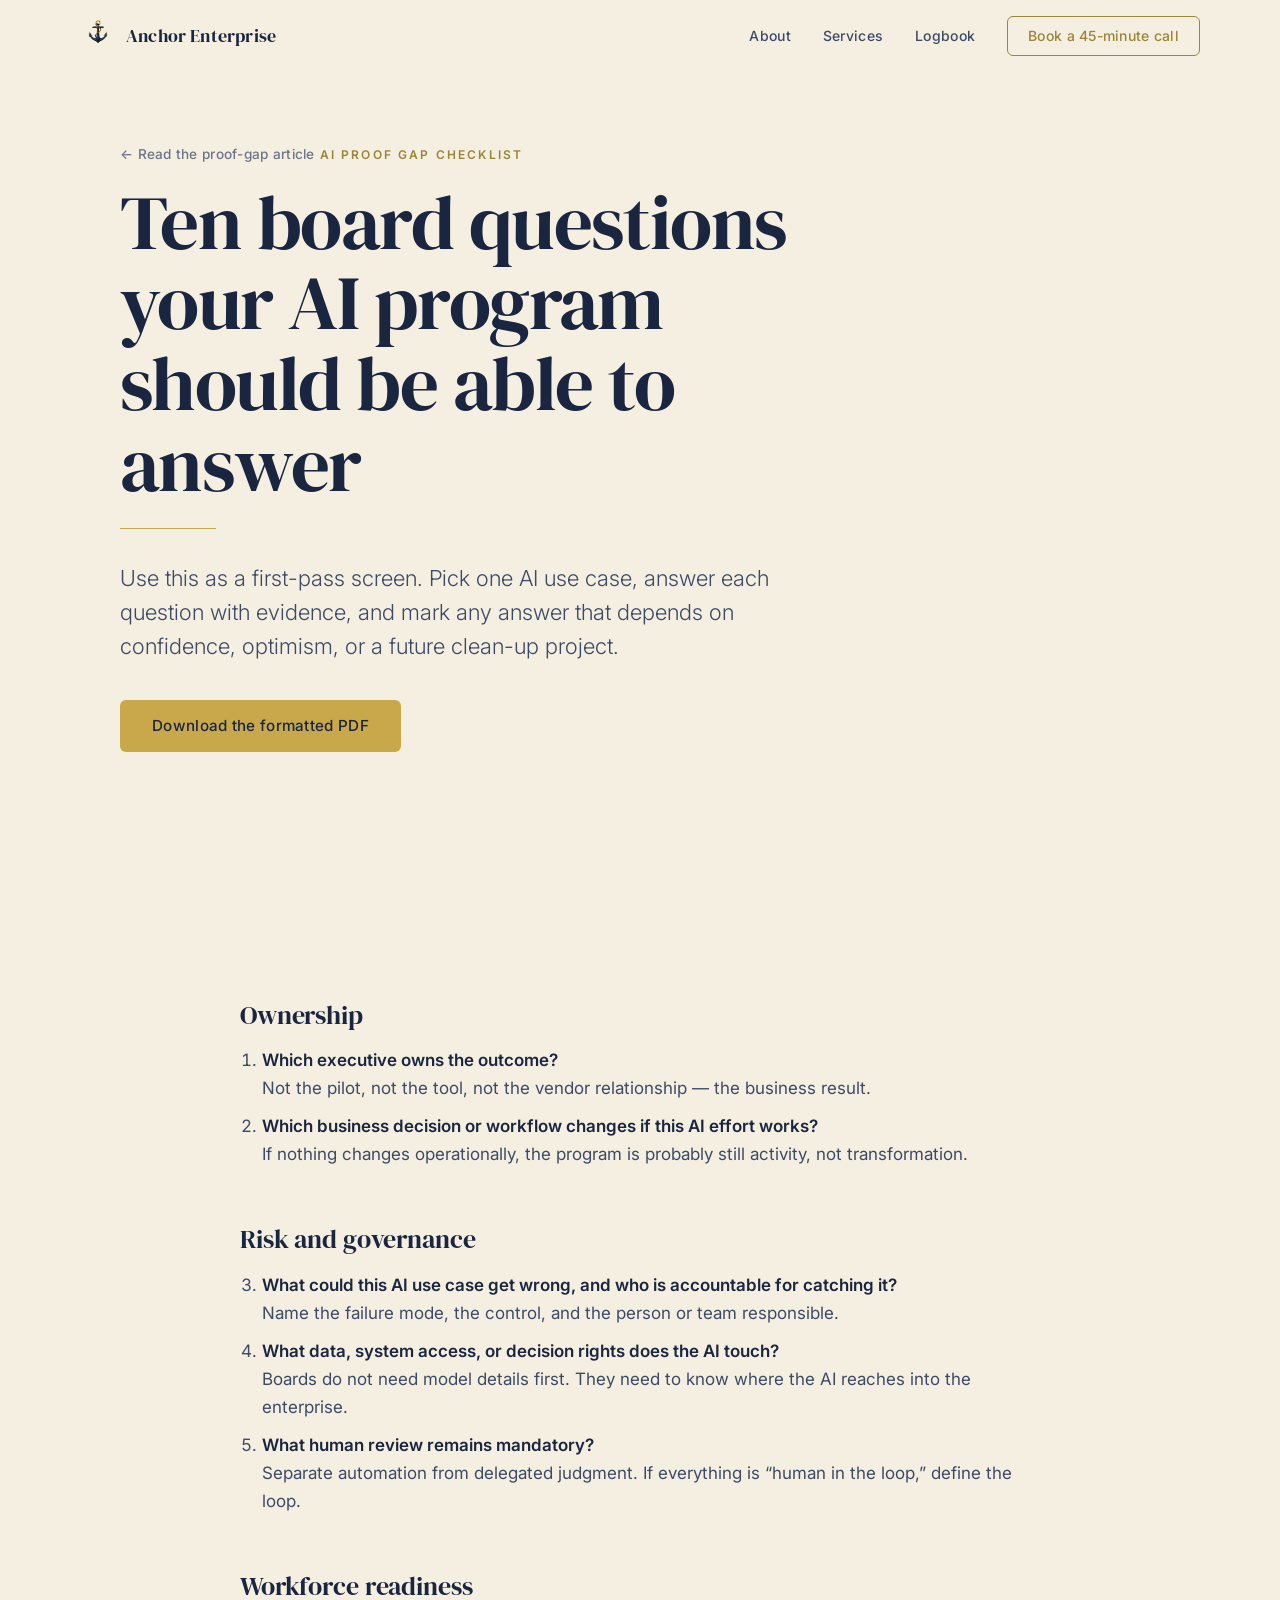
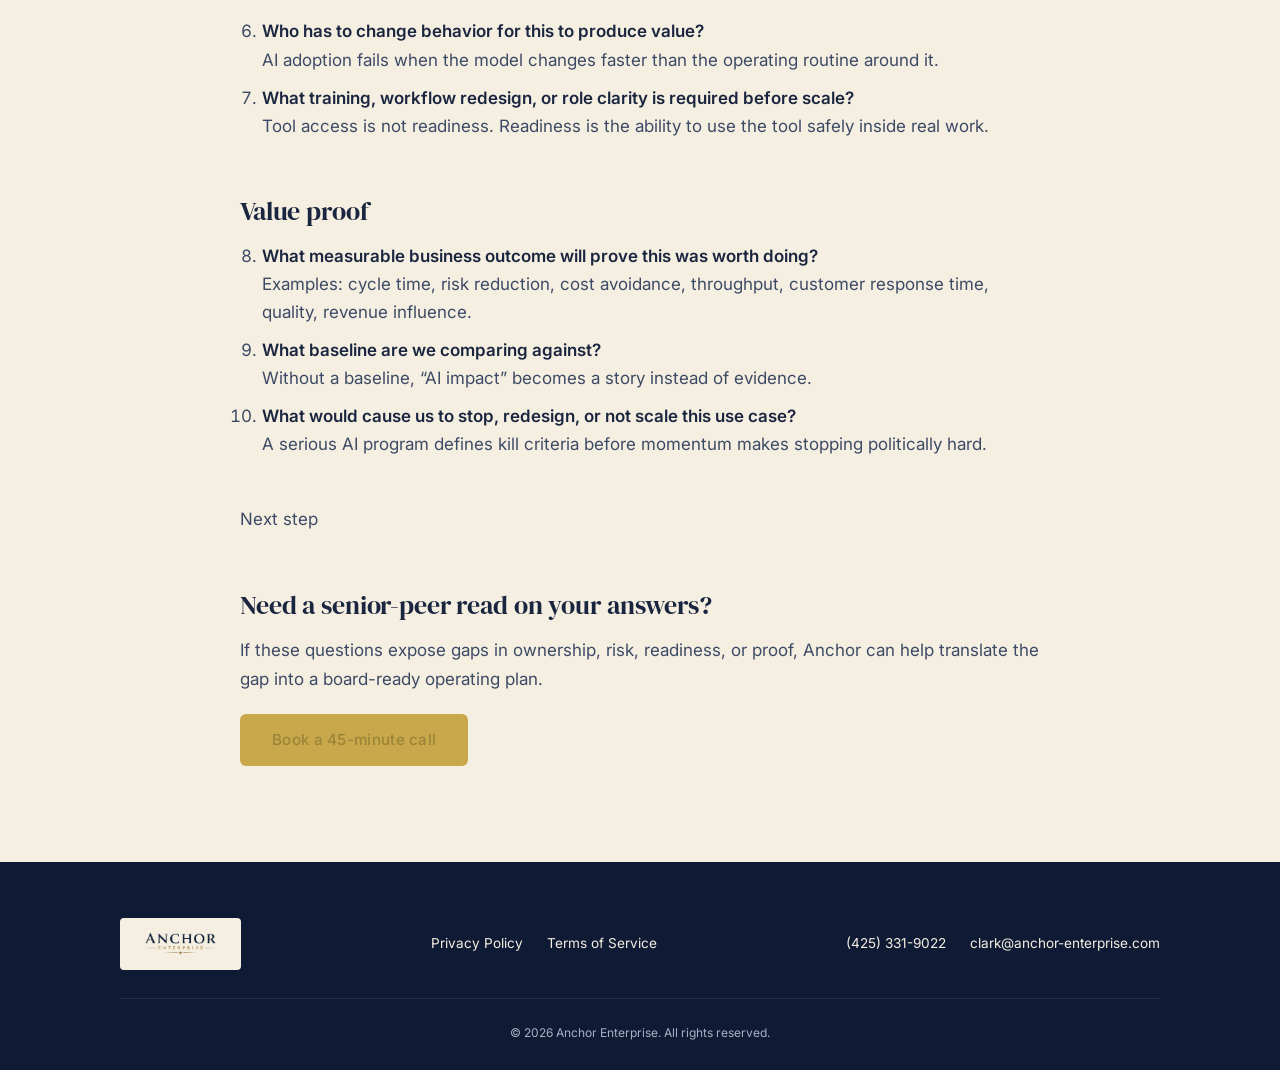
==== commit e1b5784b: "fix: update call CTA and checklist delivery" ====
--- a/ai-proof-gap-checklist-download.html
+++ b/ai-proof-gap-checklist-download.html
@@ -32,7 +32,7 @@
                 <a href="index.html#about">About</a>
                 <a href="index.html#services">Services</a>
                 <a href="logbook.html">Logbook</a>
-                <a href="https://calendar.app.google/hUtfPcRYZ8Zdm6JH6" target="_blank" rel="noopener" class="nav-cta" data-track-event="book_call_click" data-track-prop-cta="nav">Book a 20-minute call</a>
+                <a href="https://calendar.app.google/hUtfPcRYZ8Zdm6JH6" target="_blank" rel="noopener" class="nav-cta" data-track-event="book_call_click" data-track-prop-cta="nav">Book a 45-minute call</a>
             </div>
         </div>
     </nav>
@@ -46,7 +46,7 @@
                     <h1 class="hero-title">Ten board questions your AI program should be able to answer</h1>
                     <hr class="rule">
                     <p class="hero-sub">Use this as a first-pass screen. Pick one AI use case, answer each question with evidence, and mark any answer that depends on confidence, optimism, or a future clean-up project.</p>
-                    <p><button class="btn btn-primary" onclick="window.print()" data-track-event="checklist_print_click" data-track-prop-form="ai-proof-gap-checklist">Print / save as PDF</button></p>
+                    <p><a href="assets/ai-proof-gap-checklist.pdf" class="btn btn-primary" data-track-event="checklist_pdf_click" data-track-prop-form="ai-proof-gap-checklist">Download the formatted PDF</a></p>
                 </div>
             </div>
         </section>
@@ -83,7 +83,7 @@
                     <span class="cta-eyebrow">Next step</span>
                     <h2>Need a senior-peer read on your answers?</h2>
                     <p>If these questions expose gaps in ownership, risk, readiness, or proof, Anchor can help translate the gap into a board-ready operating plan.</p>
-                    <a href="https://calendar.app.google/hUtfPcRYZ8Zdm6JH6" target="_blank" rel="noopener" class="btn btn-primary" data-track-event="book_call_click" data-track-prop-cta="checklist_download">Book a 20-minute call</a>
+                    <a href="https://calendar.app.google/hUtfPcRYZ8Zdm6JH6" target="_blank" rel="noopener" class="btn btn-primary" data-track-event="book_call_click" data-track-prop-cta="checklist_download">Book a 45-minute call</a>
                 </div>
             </div>
         </section>
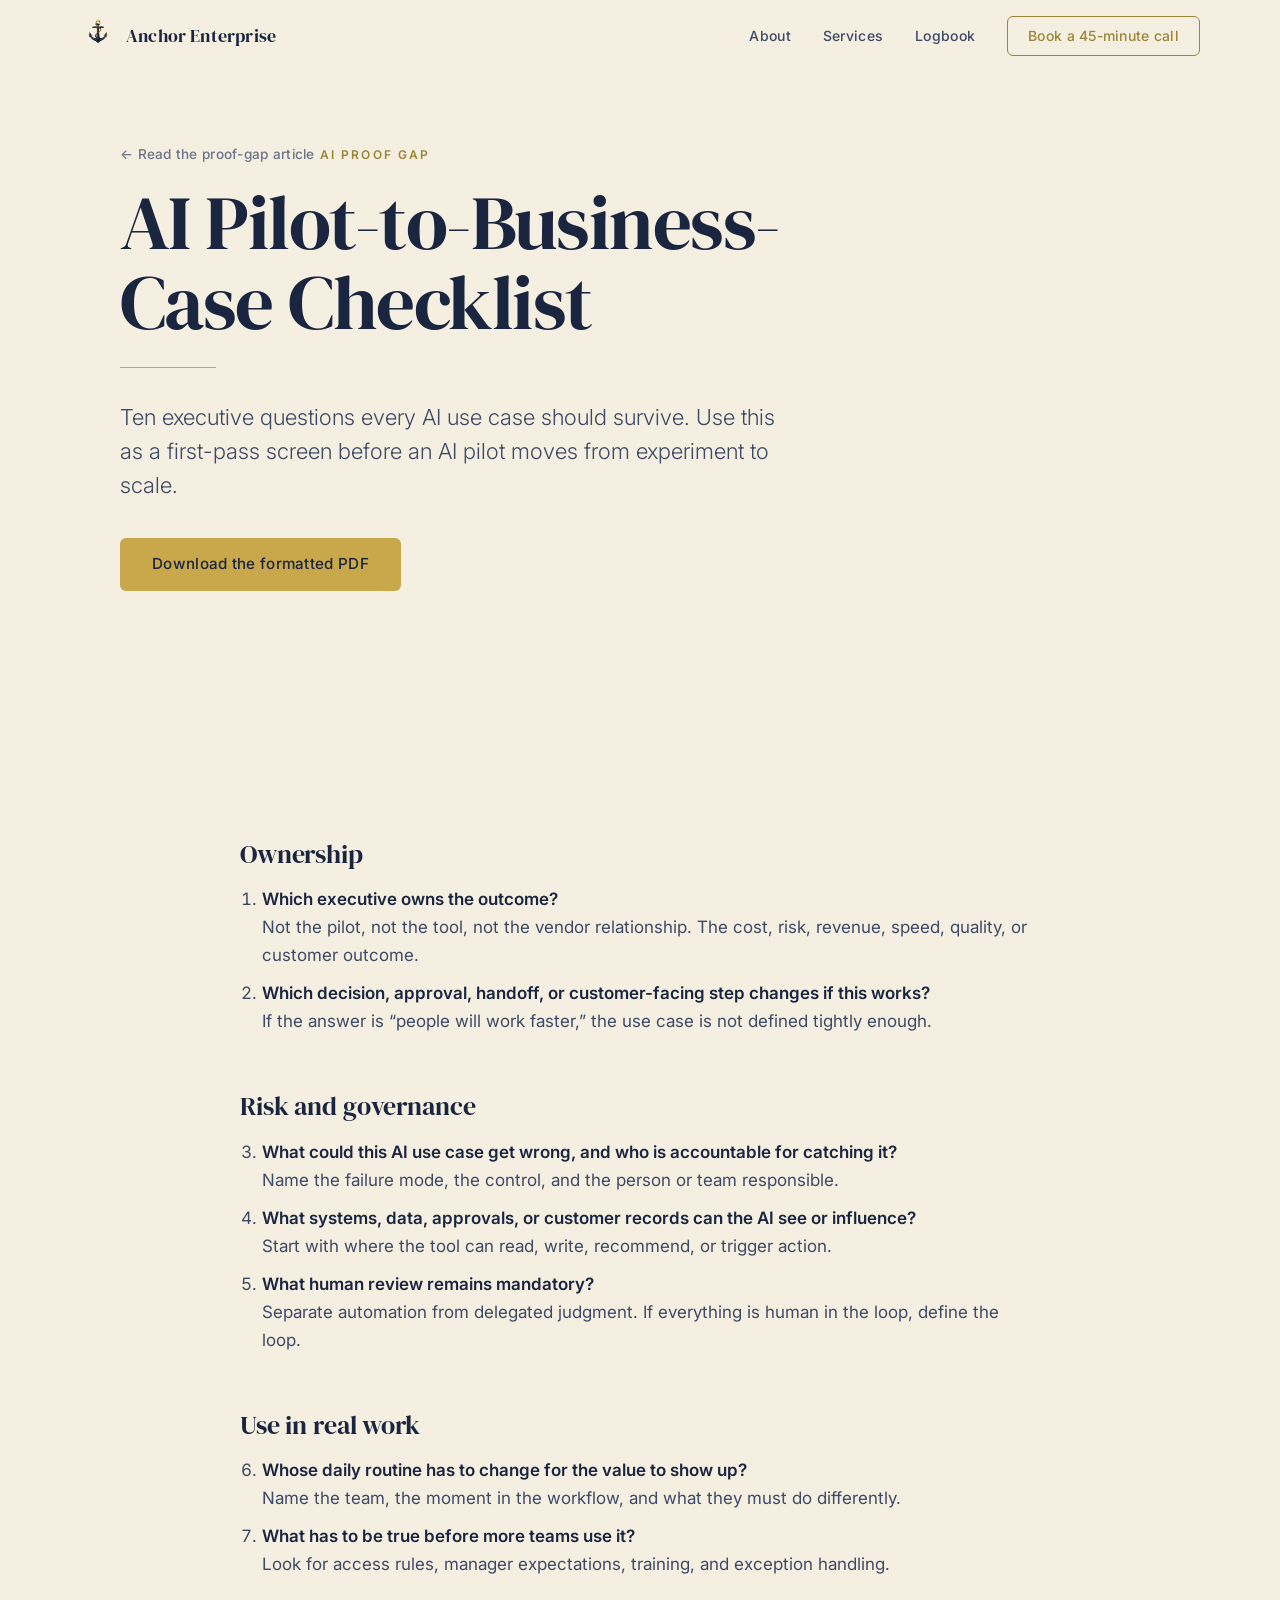
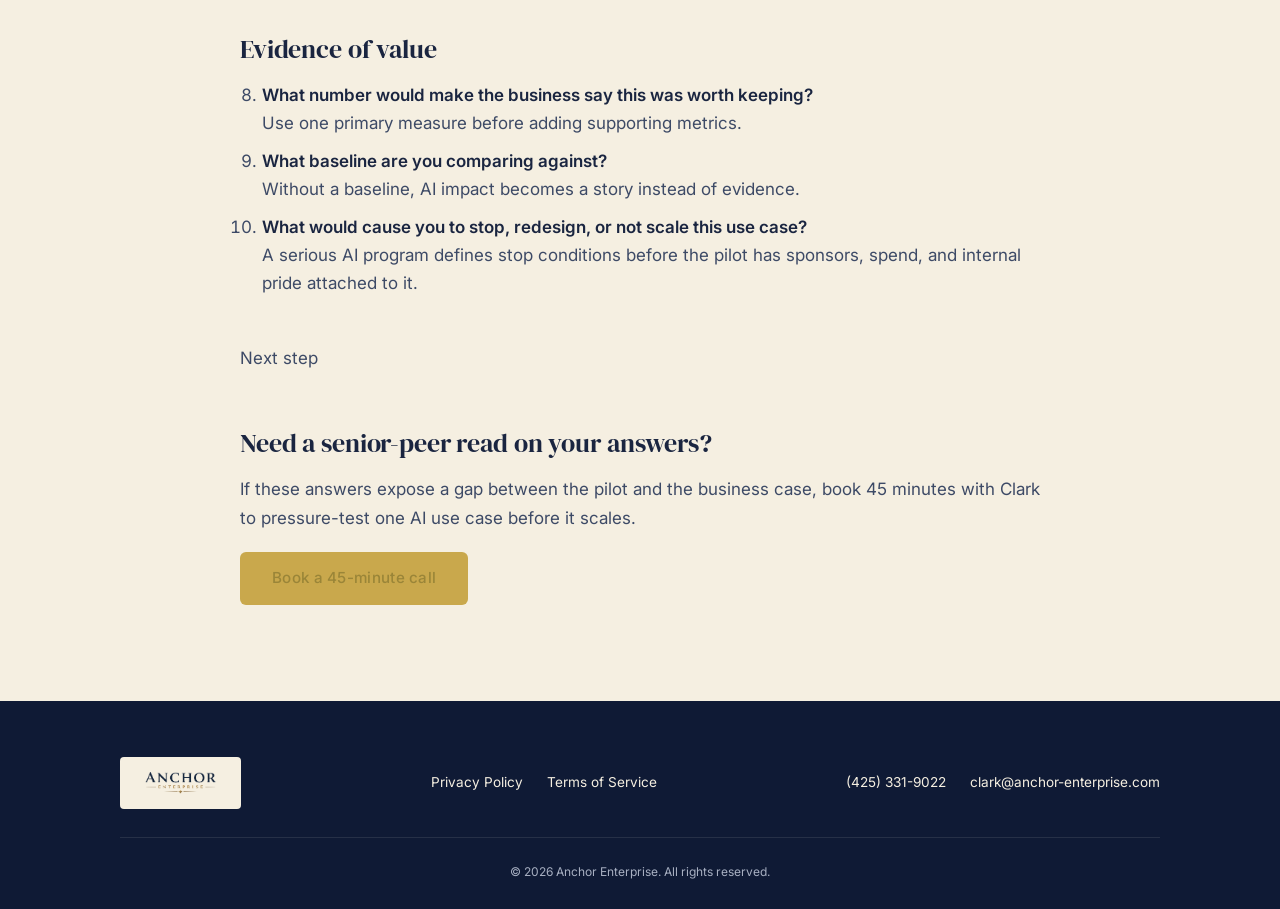
==== commit 5b5861b4: "fix: apply editorial review to checklist" ====
--- a/ai-proof-gap-checklist-download.html
+++ b/ai-proof-gap-checklist-download.html
@@ -3,8 +3,8 @@
 <head>
     <meta charset="UTF-8">
     <meta name="viewport" content="width=device-width, initial-scale=1.0">
-    <title>AI Proof Gap Checklist — Anchor Enterprise</title>
-    <meta name="description" content="Ten board-level questions for testing whether an AI program can prove ownership, risk, readiness, and business value.">
+    <title>AI Pilot-to-Business-Case Checklist | Anchor Enterprise</title>
+    <meta name="description" content="Ten executive questions for testing whether an AI use case can prove ownership, risk, real-work readiness, and business value.">
     <meta name="robots" content="noindex, nofollow">
     <link rel="icon" type="image/png" href="assets/anchor-mark.png">
     <link rel="apple-touch-icon" href="assets/anchor-mark.png">
@@ -42,10 +42,10 @@
             <div class="container">
                 <div class="lead-magnet-copy reveal visible" style="max-width: 880px;">
                     <a href="logbook/ai-proof-gap.html" class="back-link">&larr; Read the proof-gap article</a>
-                    <span class="hero-eyebrow">AI Proof Gap Checklist</span>
-                    <h1 class="hero-title">Ten board questions your AI program should be able to answer</h1>
+                    <span class="hero-eyebrow">AI Proof Gap</span>
+                    <h1 class="hero-title">AI Pilot-to-Business-Case Checklist</h1>
                     <hr class="rule">
-                    <p class="hero-sub">Use this as a first-pass screen. Pick one AI use case, answer each question with evidence, and mark any answer that depends on confidence, optimism, or a future clean-up project.</p>
+                    <p class="hero-sub">Ten executive questions every AI use case should survive. Use this as a first-pass screen before an AI pilot moves from experiment to scale.</p>
                     <p><a href="assets/ai-proof-gap-checklist.pdf" class="btn btn-primary" data-track-event="checklist_pdf_click" data-track-prop-form="ai-proof-gap-checklist">Download the formatted PDF</a></p>
                 </div>
             </div>
@@ -55,34 +55,34 @@
             <div class="container article-body" style="max-width: 880px;">
                 <h2>Ownership</h2>
                 <ol>
-                    <li><strong>Which executive owns the outcome?</strong><br>Not the pilot, not the tool, not the vendor relationship — the business result.</li>
-                    <li><strong>Which business decision or workflow changes if this AI effort works?</strong><br>If nothing changes operationally, the program is probably still activity, not transformation.</li>
+                    <li><strong>Which executive owns the outcome?</strong><br>Not the pilot, not the tool, not the vendor relationship. The cost, risk, revenue, speed, quality, or customer outcome.</li>
+                    <li><strong>Which decision, approval, handoff, or customer-facing step changes if this works?</strong><br>If the answer is “people will work faster,” the use case is not defined tightly enough.</li>
                 </ol>
 
                 <h2>Risk and governance</h2>
                 <ol start="3">
                     <li><strong>What could this AI use case get wrong, and who is accountable for catching it?</strong><br>Name the failure mode, the control, and the person or team responsible.</li>
-                    <li><strong>What data, system access, or decision rights does the AI touch?</strong><br>Boards do not need model details first. They need to know where the AI reaches into the enterprise.</li>
-                    <li><strong>What human review remains mandatory?</strong><br>Separate automation from delegated judgment. If everything is “human in the loop,” define the loop.</li>
+                    <li><strong>What systems, data, approvals, or customer records can the AI see or influence?</strong><br>Start with where the tool can read, write, recommend, or trigger action.</li>
+                    <li><strong>What human review remains mandatory?</strong><br>Separate automation from delegated judgment. If everything is human in the loop, define the loop.</li>
                 </ol>
 
-                <h2>Workforce readiness</h2>
+                <h2>Use in real work</h2>
                 <ol start="6">
-                    <li><strong>Who has to change behavior for this to produce value?</strong><br>AI adoption fails when the model changes faster than the operating routine around it.</li>
-                    <li><strong>What training, workflow redesign, or role clarity is required before scale?</strong><br>Tool access is not readiness. Readiness is the ability to use the tool safely inside real work.</li>
+                    <li><strong>Whose daily routine has to change for the value to show up?</strong><br>Name the team, the moment in the workflow, and what they must do differently.</li>
+                    <li><strong>What has to be true before more teams use it?</strong><br>Look for access rules, manager expectations, training, and exception handling.</li>
                 </ol>
 
-                <h2>Value proof</h2>
+                <h2>Evidence of value</h2>
                 <ol start="8">
-                    <li><strong>What measurable business outcome will prove this was worth doing?</strong><br>Examples: cycle time, risk reduction, cost avoidance, throughput, customer response time, quality, revenue influence.</li>
-                    <li><strong>What baseline are we comparing against?</strong><br>Without a baseline, “AI impact” becomes a story instead of evidence.</li>
-                    <li><strong>What would cause us to stop, redesign, or not scale this use case?</strong><br>A serious AI program defines kill criteria before momentum makes stopping politically hard.</li>
+                    <li><strong>What number would make the business say this was worth keeping?</strong><br>Use one primary measure before adding supporting metrics.</li>
+                    <li><strong>What baseline are you comparing against?</strong><br>Without a baseline, AI impact becomes a story instead of evidence.</li>
+                    <li><strong>What would cause you to stop, redesign, or not scale this use case?</strong><br>A serious AI program defines stop conditions before the pilot has sponsors, spend, and internal pride attached to it.</li>
                 </ol>
 
                 <div class="cta-section" style="margin-top: 3rem;">
                     <span class="cta-eyebrow">Next step</span>
                     <h2>Need a senior-peer read on your answers?</h2>
-                    <p>If these questions expose gaps in ownership, risk, readiness, or proof, Anchor can help translate the gap into a board-ready operating plan.</p>
+                    <p>If these answers expose a gap between the pilot and the business case, book 45 minutes with Clark to pressure-test one AI use case before it scales.</p>
                     <a href="https://calendar.app.google/hUtfPcRYZ8Zdm6JH6" target="_blank" rel="noopener" class="btn btn-primary" data-track-event="book_call_click" data-track-prop-cta="checklist_download">Book a 45-minute call</a>
                 </div>
             </div>
